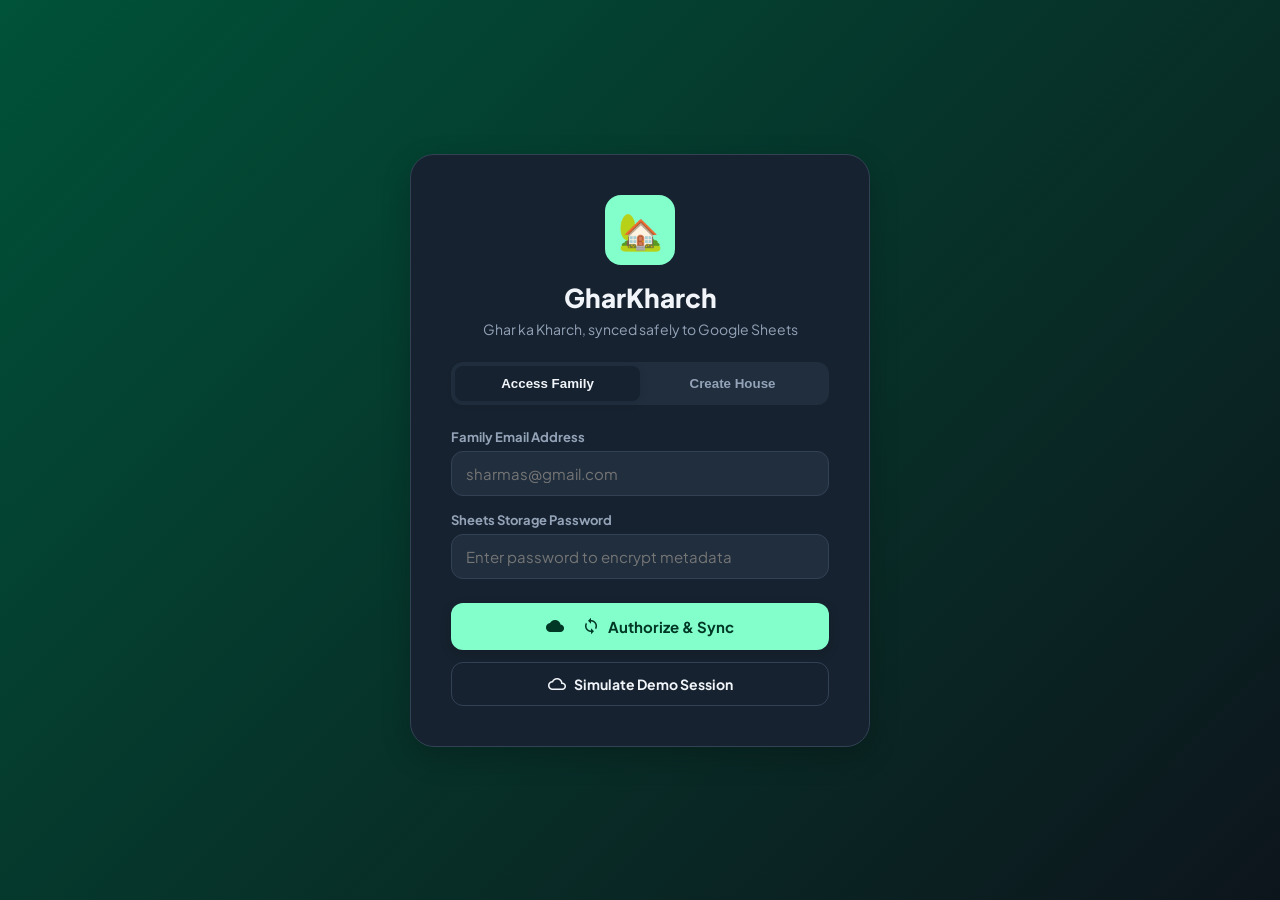
==== index.html @ d9c32980 "feat: initialize core application infrastructure - Set up `StateStore` for persistent local storage " ====
<!DOCTYPE html>
<html lang="en" data-theme="dark">
<head>
    <meta charset="UTF-8">
    <meta name="viewport" content="width=device-width, initial-scale=1.0">
    <title>GharKharch - Indian Household Expense Tracker & Google Sheets Backup Manager</title>
    
    <!-- Robust Search Engine Optimization (SEO) Meta Tags -->
    <meta name="description" content="Manage your household budget with GharKharch. Track category expenses daily, compare month-over-month spends in INR, and sync securely to Google Sheets backups.">
    <meta name="keywords" content="GharKharch, Expense Tracker, Indian Household Budget, Google Sheets Expense Tracker, Daily Spend Tracker, Home Accounts Manager, INR Budgeting App">
    <meta name="author" content="GharKharch Team">
    <link rel="canonical" href="https://zone59501.github.io/gharkharch/">
    <link rel="icon" type="image/png" href="https://img.icons8.com/emoji/96/home-emoji.png">

    <!-- Open Graph / Meta Protocol for Rich Snippets -->
    <meta property="og:type" content="website">
    <meta property="og:url" content="https://zone59501.github.io/gharkharch/">
    <meta property="og:title" content="GharKharch - Household Finance Tracker with Cloud Sheets Integration">
    <meta property="og:description" content="Elegant and modern offline-first Indian home spend database tracker. Log daily cash, card, and UPI transactions with instant visual analysis grids.">
    <meta property="og:image" content="https://images.unsplash.com/photo-1559526324-4b87b5e36e44?auto=format&fit=crop&q=80&w=1200&h=630">

    <!-- Twitter Cards Integration -->
    <meta name="twitter:card" content="summary_large_image">
    <meta name="twitter:title" content="GharKharch - Daily Household budgeting">
    <meta name="twitter:description" content="Offline-first INR budget with custom responsive Material 3 UI.">
    <meta name="twitter:image" content="https://images.unsplash.com/photo-1559526324-4b87b5e36e44?auto=format&fit=crop&q=80&w=1200&h=630">

    <!-- Structured JSON-LD Metadata (Schema.org Schema) -->
    <script type="application/ld+json">
    {
      "@context": "https://schema.org",
      "@type": "WebApplication",
      "name": "GharKharch",
      "description": "An offline-first household expense tracker tailored for Indian homes with category budgets, analytics, and automated Google Sheets sync.",
      "applicationCategory": "FinanceApplication",
      "operatingSystem": "All",
      "offers": {
        "@type": "Offer",
        "price": "0.00",
        "priceCurrency": "INR"
      },
      "featureList": [
        "Interactive Monthly Spends Dashboard",
        "Automated Google Sheets Cloud Sync",
        "Indian Commas Currency System Formatting",
        "Detailed Categorized Domestic Budgets",
        "UPI and Cash Payment Method Trackers"
      ]
    }
    </script>

    <!-- UI Materials and System Style Embeds -->
    <link href="https://fonts.googleapis.com/icon?family=Material+Icons" rel="stylesheet">
    <link rel="stylesheet" href="css/style.css">
</head>
<body>

    <!-- 1. AUTHENTICATION SHELL WRAPPER -->
    <div id="auth-screen-root" class="auth-container">
        <main class="auth-card" aria-label="Credential Portal">
            <div class="auth-logo-badge" aria-hidden="true">🏡</div>
            <h1 class="auth-title">GharKharch</h1>
            <p class="auth-subtitle">Ghar ka Kharch, synced safely to Google Sheets</p>

            <div class="auth-tab-switch" role="tablist">
                <button id="tab-login" class="auth-tab-btn active" role="tab" aria-selected="true">Access Family</button>
                <button id="tab-signup" class="auth-tab-btn" role="tab" aria-selected="false">Create House</button>
            </div>

            <form id="auth-form" novalidate>
                <div class="form-group" id="name-group" style="display: none;">
                    <label class="form-label" for="auth-name">Family Head/Name</label>
                    <input type="text" id="auth-name" class="input-field" placeholder="Sharma Household / Rajesh Kumar">
                </div>

                <div class="form-group">
                    <label class="form-label" for="auth-email">Family Email Address</label>
                    <input type="email" id="auth-email" class="input-field" placeholder="sharmas@gmail.com" required>
                </div>

                <div class="form-group">
                    <label class="form-label" for="auth-password">Sheets Storage Password</label>
                    <input type="password" id="auth-password" class="input-field" placeholder="Enter password to encrypt metadata" required>
                </div>

                <button type="submit" id="auth-submit-btn" class="btn-primary" style="margin-top:24px;">
                    <i class="material-icons" style="font-size:18px;">cloud_sync</i>
                    <span id="submit-btn-text">Authorize & Sync</span>
                </button>
            </form>

            <button id="auth-demo-btn" class="btn-outline">
                <i class="material-icons" style="font-size:18px;">cloud_queue</i>
                <span>Simulate Demo Session</span>
            </button>
        </main>
    </div>

    <!-- 2. FULL INTERNAL APP SHELL WRAPPER (HIDDEN UNTIL AUTHENTICATED) -->
    <div id="app-screen-root" class="app-container" style="display: none;">
        
        <!-- Sidebar Navigation (Desktop Device Sizes) -->
        <nav class="sidebar" aria-label="Primary Navigation">
            <div>
                <div class="brand-wrapper">
                    <span class="brand-logo" aria-hidden="true">🏡</span>
                    <span class="brand-title">GharKharch</span>
                </div>
                <ul class="nav-links">
                    <li><a href="#" class="nav-item active" data-target="dashboard-page"><i class="material-icons">dashboard</i>Dashboard</a></li>
                    <li><a href="#" class="nav-item" data-target="reports-page"><i class="material-icons">history</i>Family Logs</a></li>
                    <li><a href="#" class="nav-item" data-target="settings-page"><i class="material-icons">settings</i>Settings</a></li>
                </ul>
            </div>
            
            <div class="nav-footer">
                <div class="user-profile-badge">
                    <div id="user-avatar" class="user-avatar">?</div>
                    <div class="user-meta-info">
                        <span id="user-display-name" class="user-meta-name">Loading...</span>
                        <span id="user-display-email" class="user-meta-email">Loading...</span>
                    </div>
                </div>
            </div>
        </nav>

        <!-- Right Side Panel Host -->
        <div class="main-wrapper">
            <header class="top-header">
                <div class="header-meta">
                    <h2 id="top-title" style="font-size:18px; font-weight:800;">Household Dashboard</h2>
                </div>
                <div class="header-action-panel">
                    <span id="clock-timestamp" style="font-size:12px; font-weight:700; color:var(--on-surface-variant); background:var(--surface-variant); padding:6px 12px; border-radius: var(--radius-sm);">UTC CLOCK</span>
                    <button id="theme-toggle-btn" class="btn-icon" aria-label="Toggle visual theme">
                        <i class="material-icons">light_mode</i>
                    </button>
                </div>
            </header>

            <!-- A. DASHBOARD VIEW PAGE -->
            <main id="dashboard-page" class="page-view active" aria-label="Dashboard Overview">
                
                <!-- Quick onboarding banner if expenses lists are empty -->
                <section id="onboarding-card" class="onboard-dialog" style="display: none;" aria-label="Onboarding Banner">
                    <h3 class="onboard-title">Namaste! Welcome to GharKharch 🏡</h3>
                    <p class="onboard-desc">Ready to sync your monthly household budget? Prepopulate realistic domestic spends instantly or log your own expenses manually.</p>
                    <div class="onboard-actions">
                        <button id="onboard-demo-btn" class="btn-primary" style="width: auto; padding: 10px 20px;"><i class="material-icons">bolt</i>Load Preset Dataset</button>
                        <button id="onboard-add-btn" class="btn-outline" style="width: auto; margin-top:0;"><i class="material-icons">add</i>Add First Spend</button>
                    </div>
                </section>

                <!-- Metrics Counter Cards -->
                <section class="dashboard-grid" aria-label="Totals Counters">
                    <div class="metric-card today">
                        <div class="metric-header">
                            <span>TODAY SPENT</span>
                            <i class="material-icons" style="font-size:16px;">calendar_today</i>
                        </div>
                        <div id="metric-today-val" class="metric-value">₹0</div>
                    </div>
                    <div class="metric-card week">
                        <div class="metric-header">
                            <span>WEEKLY TOTAL</span>
                            <i class="material-icons" style="font-size:16px;">date_range</i>
                        </div>
                        <div id="metric-week-val" class="metric-value">₹0</div>
                    </div>
                    <div class="metric-card month">
                        <div class="metric-header" style="justify-content: space-between;">
                            <span>MONTH TOTAL</span>
                            <i class="material-icons" style="font-size:16px; color:var(--primary);">trending_up</i>
                        </div>
                        <div id="metric-month-val" class="metric-value">₹0</div>
                        <div id="metric-mom-indicator" class="indicator-row">
                            <!-- Populated Dynamically -->
                        </div>
                    </div>
                </section>

                <!-- Analytics Graphs Grid layout -->
                <section class="chart-container-row" aria-label="Spend Analytics Charts">
                    <div class="graph-card">
                        <h3 class="graph-title">Category Spends (This Month)</h3>
                        <div class="chart-donut-box">
                            <div class="donut-svg-col">
                                <svg width="150" height="150" viewBox="0 0 42 42" id="donut-chart-svg">
                                    <circle class="donut-hole" cx="21" cy="21" r="15.915" fill="transparent"></circle>
                                    <circle class="donut-ring" cx="21" cy="21" r="15.915" fill="transparent" stroke="var(--outline)" stroke-width="3"></circle>
                                    <!-- Dynamic segments appended in code -->
                                </svg>
                                <div class="donut-center-text">
                                    <span id="chart-total-outlay" class="donut-center-val">₹0</span>
                                    <span class="donut-center-lbl">Spent</span>
                                </div>
                            </div>
                            <div id="donut-legend" class="donut-legend-col">
                                <!-- Appended Dynamically -->
                            </div>
                        </div>
                    </div>

                    <div class="graph-card">
                        <h3 class="graph-title">Daily Trend (Last 7 Days)</h3>
                        <div id="bar-chart-bars" class="bar-chart-box">
                            <!-- Row of columns generated in JS -->
                        </div>
                    </div>
                </section>

                <section class="graph-card" aria-label="Spending Analysis">
                    <h3 class="graph-title">🔥 Major Expense Areas This Month</h3>
                    <div id="top-ranks-root" class="top-spending-ranks">
                        <!-- Dynamic ranks generated in JS -->
                    </div>
                </section>
            </main>

            <!-- B. REPORTS AND TRANSACTION LOGS -->
            <main id="reports-page" class="page-view" aria-label="Transaction Audit Records">
                <header style="margin-bottom:20px;">
                    <h2 style="font-size:22px; font-weight:800;">Household Ledger</h2>
                    <p style="font-size:13px; color:var(--on-surface-variant);">Filter, search, or review your transactions stored in safe sandboxed Room buffers.</p>
                </header>

                <section class="list-filters-toolbar" aria-label="Filters Panel">
                    <div class="search-icon-box">
                        <i class="material-icons">search</i>
                        <input type="text" id="filter-search" class="input-field" placeholder="Search notes or items...">
                    </div>
                    <select id="filter-category" class="input-field" aria-label="Filter expenses by Category">
                        <option value="">All Categories</option>
                        <!-- Filled in JS -->
                    </select>
                    <select id="filter-payment" class="input-field" aria-label="Filter expenses by Payment Method">
                        <option value="">All Payments</option>
                        <option value="UPI">UPI</option>
                        <option value="Cash">Cash</option>
                        <option value="Card">Card</option>
                        <option value="NetBanking">NetBanking</option>
                    </select>
                </section>

                <!-- Transactions table container -->
                <section class="table-scroller" aria-label="Expense Entries list">
                    <div id="expenses-scroller-root" class="expense-rows-container">
                        <!-- Populated inside app.js -->
                    </div>
                </section>
            </main>

            <!-- C. CONFIGURATION SETTINGS & LIVE CONSOLE TERMINAL -->
            <main id="settings-page" class="page-view" aria-label="Configuration System Settings">
                <div class="settings-grid">
                    
                    <div>
                        <!-- Google Sheets Core Module Setup -->
                        <section class="settings-group-card" aria-labelledby="sheets-config-title">
                            <h3 id="sheets-config-title" class="settings-title" style="margin-bottom:16px;">
                                <i class="material-icons" style="font-size:16px; vertical-align:middle; margin-right:4px;">cloud</i>Google Sheets Vault Backup
                            </h3>
                            
                            <div class="settings-meta-row">
                                <div class="settings-meta-label">Connected Family Member:</div>
                                <div id="settings-user-name" class="settings-meta-val">-</div>
                            </div>
                            <div class="settings-meta-row">
                                <div class="settings-meta-label">Family Registered Email:</div>
                                <div id="settings-user-email" class="settings-meta-val">-</div>
                            </div>
                            <div class="settings-meta-row" style="margin-bottom:24px;">
                                <div class="settings-meta-label">Active Backup Spreadsheet Registry ID:</div>
                                <div id="settings-spreadsheet-id" class="settings-meta-val" style="color:var(--primary); font-weight:700;">-</div>
                            </div>

                            <div class="settings-actions-panel">
                                <button id="sync-now-btn" class="btn-primary" style="flex:1;">
                                    <i class="material-icons">cloud_sync</i>Sync Now
                                </button>
                                <button id="logout-btn" class="btn-outline" style="flex:1; border-color:var(--tertiary); color:var(--tertiary); margin-top:0;">
                                    <i class="material-icons" style="color:var(--tertiary);">logout</i>Sign Out Profile
                                </button>
                            </div>
                        </section>

                        <!-- Custom OAuth configuration and database helper presets -->
                        <section class="settings-group-card" aria-label="Advanced settings">
                            <h3 class="settings-title" style="margin-bottom:16px;"><i class="material-icons" style="font-size:16px; vertical-align:middle; margin-right:4px;">vpn_key</i>Developers Token Options</h3>
                            <div class="form-group">
                                <label class="form-label" for="custom-oauth-token">Google Cloud Access Token</label>
                                <input type="password" id="custom-oauth-token" class="input-field" placeholder="Paste actual Google Bearer OAuth Access token">
                                <p style="font-size:11px; color:var(--on-surface-variant); margin-top:4px;">Leave empty to preserve our safe sandbox cloud emulator simulation sync which requires no Google APIs setup.</p>
                            </div>

                            <hr style="border:none; border-top:1px solid var(--outline); margin: 20px 0;">

                            <h4 style="font-size:14px; font-weight:700; margin-bottom:10px;">Preserve / Seed Backup Controls:</h4>
                            <div class="settings-actions-panel" style="margin-top:0;">
                                <button id="seed-data-btn" class="btn-outline" style="margin-top:0; border-color: var(--primary); color:var(--primary); flex:1;"><i class="material-icons" style="color:var(--primary);">library_add</i>Seed Preset Data</button>
                                <button id="wipe-data-btn" class="btn-outline" style="margin-top:0; border-color:var(--tertiary); color:var(--tertiary); flex:1;"><i class="material-icons" style="color:var(--tertiary);">delete_sweep</i>Wipe SQLite Memory</button>
                            </div>
                        </section>
                    </div>

                    <!-- Monospace live sheets log terminal console -->
                    <section class="terminal-block" aria-labelledby="terminal-head">
                        <div class="terminal-header">
                            <h3 id="terminal-head" class="terminal-title">Google Sheets Live Terminal</h3>
                            <div id="terminal-beacon" class="terminal-node-beac"></div>
                        </div>
                        <div id="terminal-scroller" class="terminal-scroller-box">
                            <!-- Appended dynamically in real time -->
                        </div>
                    </section>
                </div>
            </main>
        </div>

        <!-- Float FAB quick add button -->
        <button id="global-fab-btn" class="fab-quick-add" aria-label="Aesthetic Quick Add Transaction" title="Log Spending">
            <i class="material-icons">add</i>
        </button>

        <!-- Dynamic Mobile bottom navigation bar -->
        <nav class="navigator-mobile-bar" aria-label="Mobile Navigator Grid">
            <div class="navigator-mobile-row">
                <button class="navigator-mobile-btn active" data-target="dashboard-page" aria-label="Dashboard Layout"><i class="material-icons">dashboard</i>Dashboard</button>
                <button class="navigator-mobile-btn" data-target="reports-page" aria-label="Ledger list"><i class="material-icons">history</i>Logs</button>
                <button class="navigator-mobile-btn" data-target="settings-page" aria-label="System config settings"><i class="material-icons">settings</i>Settings</button>
            </div>
        </nav>
    </div>

    <!-- 3. DIALOG MODALS -->
    <!-- Log Spend modal dialog form -->
    <div id="spend-modal" class="modal-backdrop" role="dialog" aria-modal="true" aria-labelledby="spend-modal-title">
        <div class="modal-card">
            <header class="modal-header">
                <h3 id="spend-modal-title" class="modal-title">Log New Spending Transaction</h3>
                <button class="modal-close-btn" id="close-spend-modal" aria-label="Close dialog"><i class="material-icons">close</i></button>
            </header>
            <form id="spend-form">
                <input type="hidden" id="edit-id-field">
                
                <div class="form-group">
                    <label class="form-label" for="spend-amount">Amount (Indian Rupees ₹)</label>
                    <input type="number" id="spend-amount" class="input-field" placeholder="e.g. 1500" min="1" step="any" required>
                </div>

                <div class="form-group">
                    <label class="form-label" for="spend-category">Household Category</label>
                    <select id="spend-category" class="input-field" required>
                        <!-- Category Options filled in JS -->
                    </select>
                </div>

                <div class="form-group">
                    <label class="form-label" for="spend-date">Transaction Date</label>
                    <input type="date" id="spend-date" class="input-field" required>
                </div>

                <div class="form-group">
                    <label class="form-label" for="spend-payment">Payment Mode</label>
                    <select id="spend-payment" class="input-field">
                        <option value="UPI">UPI Payment</option>
                        <option value="Cash">Cash Handover</option>
                        <option value="Card">Credit/Debit Card</option>
                        <option value="NetBanking">NetBanking / IME</option>
                    </select>
                </div>

                <div class="form-group">
                    <label class="form-label" for="spend-note">Description Notes</label>
                    <input type="text" id="spend-note" class="input-field" placeholder="e.g. Reliance Smart weekly vegetables and dry pulses">
                </div>

                <div class="modal-footer">
                    <button type="button" class="btn-outline" id="cancel-spend-modal" style="width:auto; margin-top:0;">Cancel</button>
                    <button type="submit" class="btn-primary" style="width:auto;">Save Log</button>
                </div>
            </form>
        </div>
    </div>

    <!-- Loading Screen or error state overlay -->
    <div id="toast-notify-root" style="position:fixed; bottom:24px; left:50%; transform:translateX(-50%); background:#333; color:#fff; padding:10px 20px; border-radius:var(--radius-md); font-size:13px; font-weight:700; z-index:200; opacity:0; pointer-events:none; transition:var(--transition-smooth);">
        Welcome Toast
    </div>

    <!-- Scripts importing state and actions -->
    <script src="js/store.js"></script>
    <script src="js/sheets-sync.js"></script>
    <script src="js/app.js"></script>
</body>
</html>
---- css/style.css ----
/*
 * GharKharch - Modern Material 3 (M3) Adaptive CSS Framework
 * Supports responsive fluid layout, dynamic dark/light transitions, glass card surfaces,
 * bottom navigation for compact screen Class sizes, and active wide desktop sidebar widgets.
 */

@import url('https://fonts.googleapis.com/css2?family=Plus+Jakarta+Sans:wght@300;400;500;600;700;800&family=JetBrains+Mono:wght@400;700&display=swap');

:root {
    /* Color Scheme Light Preset */
    --primary-light: #00668b;
    --on-primary-light: #ffffff;
    --primary-container-light: #c4e7ff;
    --on-primary-container-light: #001e2c;
    --secondary-light: #4c6270;
    --secondary-container-light: #cfe6f7;
    --on-secondary-container-light: #0b1d26;
    --tertiary-light: #d32f2f;
    --background-light: #f8fafc;
    --surface-light: #ffffff;
    --surface-variant-light: #f1f5f9;
    --on-surface-light: #0f172a;
    --on-surface-variant-light: #475569;
    --outline-light: #cbd5e1;

    /* Color Scheme Dark Preset (Default) */
    --primary-dark: #83ffcc;
    --on-primary-dark: #003825;
    --primary-container-dark: #005238;
    --on-primary-container-dark: #a0ffd7;
    --secondary-dark: #9bd4ff;
    --secondary-container-dark: #1b2f42;
    --on-secondary-container-dark: #d2f0ff;
    --tertiary-dark: #ff8a80;
    --background-dark: #0d151c;
    --surface-dark: #16222f;
    --surface-variant-dark: #202e3e;
    --on-surface-dark: #f1f5f9;
    --on-surface-variant-dark: #94a3b8;
    --outline-dark: #334155;

    /* Active Dynamic CSS Variables (Switched by JS Theme Coordinator) */
    --primary: var(--primary-dark);
    --on-primary: var(--on-primary-dark);
    --primary-container: var(--primary-container-dark);
    --on-primary-container: var(--on-primary-container-dark);
    --secondary: var(--secondary-dark);
    --secondary-container: var(--secondary-container-dark);
    --on-secondary-container: var(--on-secondary-container-dark);
    --tertiary: var(--tertiary-dark);
    --background: var(--background-dark);
    --surface: var(--surface-dark);
    --surface-variant: var(--surface-variant-dark);
    --on-surface: var(--on-surface-dark);
    --on-surface-variant: var(--on-surface-variant-dark);
    --outline: var(--outline-dark);

    /* Elevations & Radii */
    --radius-xs: 4px;
    --radius-sm: 8px;
    --radius-md: 12px;
    --radius-lg: 16px;
    --radius-xl: 24px;
    --transition-smooth: all 0.3s cubic-bezier(0.4, 0, 0.2, 1);
    --font-sans: 'Plus Jakarta Sans', system-ui, -apple-system, sans-serif;
    --font-mono: 'JetBrains Mono', 'Courier New', monospace;
}

/* Light Theme overrides */
[data-theme="light"] {
    --primary: var(--primary-light);
    --on-primary: var(--on-primary-light);
    --primary-container: var(--primary-container-light);
    --on-primary-container: var(--on-primary-container-light);
    --secondary: var(--secondary-light);
    --secondary-container: var(--secondary-container-light);
    --on-secondary-container: var(--on-secondary-container-light);
    --tertiary: var(--tertiary-light);
    --background: var(--background-light);
    --surface: var(--surface-light);
    --surface-variant: var(--surface-variant-light);
    --on-surface: var(--on-surface-light);
    --on-surface-variant: var(--on-surface-variant-light);
    --outline: var(--outline-light);
}

* {
    margin: 0;
    padding: 0;
    box-sizing: border-box;
    -webkit-font-smoothing: antialiased;
}

body {
    font-family: var(--font-sans);
    background-color: var(--background);
    color: var(--on-surface);
    transition: var(--transition-smooth);
    min-height: 100vh;
    display: flex;
    overflow-x: hidden;
}

/* Layout Engine */
.app-container {
    display: flex;
    width: 100vw;
    min-height: 100vh;
}

/* Sidebar Navigation Drawer (Tablet & Desktop) */
.sidebar {
    width: 280px;
    background-color: var(--surface);
    border-right: 1px solid var(--outline);
    padding: 24px 16px;
    display: flex;
    flex-direction: column;
    justify-content: space-between;
    flex-shrink: 0;
    transition: var(--transition-smooth);
    z-index: 10;
}

.brand-wrapper {
    display: flex;
    align-items: center;
    gap: 12px;
    margin-bottom: 32px;
    padding-left: 8px;
}

.brand-logo {
    font-size: 28px;
}

.brand-title {
    font-size: 20px;
    font-weight: 800;
    color: var(--primary);
    letter-spacing: -0.5px;
}

.nav-links {
    list-style: none;
    display: flex;
    flex-direction: column;
    gap: 8px;
}

.nav-item {
    display: flex;
    align-items: center;
    gap: 16px;
    padding: 14px 16px;
    border-radius: var(--radius-lg);
    color: var(--on-surface-variant);
    font-weight: 600;
    text-decoration: none;
    cursor: pointer;
    transition: var(--transition-smooth);
    font-size: 15px;
}

.nav-item i {
    font-size: 22px;
}

.nav-item:hover {
    background-color: var(--surface-variant);
    color: var(--on-surface);
}

.nav-item.active {
    background-color: var(--primary-container);
    color: var(--on-primary-container);
}

.nav-footer {
    display: flex;
    flex-direction: column;
    gap: 12px;
    padding-top: 16px;
    border-top: 1px solid var(--outline);
}

.user-profile-badge {
    display: flex;
    align-items: center;
    gap: 12px;
    padding: 8px;
    border-radius: var(--radius-md);
    background-color: var(--surface-variant);
}

.user-avatar {
    width: 36px;
    height: 36px;
    border-radius: 50%;
    background-color: var(--primary);
    color: var(--on-primary);
    display: flex;
    align-items: center;
    justify-content: center;
    font-weight: bold;
    font-size: 14px;
}

.user-meta-info {
    display: flex;
    flex-direction: column;
    overflow: hidden;
}

.user-meta-name {
    font-weight: bold;
    font-size: 13px;
    white-space: nowrap;
    text-overflow: ellipsis;
    overflow: hidden;
}

.user-meta-email {
    font-size: 11px;
    color: var(--on-surface-variant);
    white-space: nowrap;
    text-overflow: ellipsis;
    overflow: hidden;
}

/* MAIN VIEW CONTENT AREA */
.main-wrapper {
    flex-grow: 1;
    display: flex;
    flex-direction: column;
    overflow-y: auto;
    overflow-x: hidden;
    height: 100vh;
    padding-bottom: 80px; /* Spacers for Mobile Float Tab bar */
}

/* Custom Header Bar */
.top-header {
    height: 70px;
    border-bottom: 1px solid var(--outline);
    display: flex;
    align-items: center;
    justify-content: space-between;
    padding: 0 32px;
    background-color: var(--surface);
    position: sticky;
    top: 0;
    z-index: 5;
}

.header-meta {
    font-weight: 500;
}

.header-action-panel {
    display: flex;
    align-items: center;
    gap: 16px;
}

.btn-icon {
    width: 40px;
    height: 40px;
    border-radius: 50%;
    border: none;
    background-color: var(--surface-variant);
    color: var(--on-surface);
    display: flex;
    align-items: center;
    justify-content: center;
    cursor: pointer;
    transition: var(--transition-smooth);
}

.btn-icon:hover {
    background-color: var(--outline);
    transform: scale(1.05);
}

/* Page host layout containers */
.page-view {
    padding: 32px;
    max-width: 1100px;
    margin: 0 auto;
    width: 100%;
    display: none;
}

.page-view.active {
    display: block;
    animation: fadeIn 0.35s ease-out;
}

@keyframes fadeIn {
    from { opacity: 0; transform: translateY(10px); }
    to { opacity: 1; transform: translateY(0); }
}

/* AUTHENTICATION ROUTING SCREEN */
.auth-container {
    width: 100%;
    min-height: 100vh;
    display: flex;
    align-items: center;
    justify-content: center;
    background: linear-gradient(135deg, var(--primary-container) 0%, var(--background) 100%);
    padding: 20px;
}

.auth-card {
    background-color: var(--surface);
    border-radius: var(--radius-xl);
    border: 1px solid var(--outline);
    padding: 40px;
    width: 100%;
    max-width: 460px;
    box-shadow: 0 10px 30px rgba(0, 0, 0, 0.2);
    text-align: center;
}

.auth-logo-badge {
    width: 70px;
    height: 70px;
    background-color: var(--primary);
    color: var(--on-primary);
    border-radius: var(--radius-lg);
    display: flex;
    align-items: center;
    justify-content: center;
    font-size: 36px;
    margin: 0 auto 16px auto;
}

.auth-title {
    font-size: 26px;
    font-weight: 800;
    color: var(--on-surface);
    margin-bottom: 6px;
}

.auth-subtitle {
    margin-bottom: 24px;
    font-size: 14px;
    color: var(--on-surface-variant);
}

.auth-tab-switch {
    display: flex;
    background-color: var(--surface-variant);
    padding: 4px;
    border-radius: var(--radius-md);
    margin-bottom: 24px;
}

.auth-tab-btn {
    flex: 1;
    border: none;
    background: transparent;
    color: var(--on-surface-variant);
    font-weight: 700;
    padding: 10px 14px;
    border-radius: var(--radius-sm);
    cursor: pointer;
    transition: var(--transition-smooth);
}

.auth-tab-btn.active {
    background-color: var(--surface);
    color: var(--on-surface);
    box-shadow: 0 2px 8px rgba(0,0,0,0.1);
}

.form-group {
    margin-bottom: 16px;
    text-align: left;
}

.form-label {
    display: block;
    font-size: 13px;
    font-weight: 700;
    margin-bottom: 6px;
    color: var(--on-surface-variant);
}

.input-field {
    width: 100%;
    padding: 12px 14px;
    border: 1.5px solid var(--outline);
    border-radius: var(--radius-md);
    font-family: var(--font-sans);
    font-size: 15px;
    background-color: var(--surface-variant);
    color: var(--on-surface);
    outline: none;
    transition: var(--transition-smooth);
}

.input-field:focus {
    border-color: var(--primary);
    box-shadow: 0 0 0 3px rgba(131, 255, 204, 0.25);
    background-color: var(--surface);
}

.btn-primary {
    width: 100%;
    padding: 14px;
    border: none;
    background-color: var(--primary);
    color: var(--on-primary);
    border-radius: var(--radius-md);
    font-family: var(--font-sans);
    font-weight: 700;
    font-size: 15px;
    cursor: pointer;
    transition: var(--transition-smooth);
    display: flex;
    align-items: center;
    justify-content: center;
    gap: 8px;
    box-shadow: 0 4px 12px rgba(0, 0, 0, 0.15);
}

.btn-primary:hover {
    opacity: 0.95;
    transform: translateY(-1px);
}

.btn-primary:active {
    transform: translateY(1px);
}

.btn-primary:disabled {
    background-color: var(--outline);
    color: var(--on-surface-variant);
    cursor: not-allowed;
    box-shadow: none;
}

.btn-outline {
    width: 100%;
    padding: 12px;
    border: 1.5px solid var(--outline);
    background-color: transparent;
    color: var(--on-surface);
    border-radius: var(--radius-md);
    font-family: var(--font-sans);
    font-weight: 700;
    font-size: 14px;
    cursor: pointer;
    transition: var(--transition-smooth);
    display: flex;
    align-items: center;
    justify-content: center;
    gap: 8px;
    margin-top: 12px;
}

.btn-outline:hover {
    background-color: var(--surface-variant);
    border-color: var(--on-surface-variant);
}

/* DASHBOARD PAGE WIDGETS */
.dashboard-grid {
    display: grid;
    grid-template-columns: repeat(3, 1fr);
    gap: 16px;
    margin-bottom: 24px;
}

.metric-card {
    background-color: var(--surface);
    border-radius: var(--radius-lg);
    border: 1px solid var(--outline);
    padding: 16px;
    display: flex;
    flex-direction: column;
    justify-content: space-between;
    height: 120px;
    box-shadow: 0 2px 4px rgba(0,0,0,0.05);
}

.metric-header {
    display: flex;
    justify-content: space-between;
    align-items: center;
    color: var(--on-surface-variant);
    font-size: 13px;
    font-weight: 700;
}

.metric-value {
    font-size: 24px;
    font-weight: 800;
    letter-spacing: -0.5px;
}

.metric-card.today .metric-value { color: var(--primary); }
.metric-card.week .metric-value { color: var(--secondary); }
.metric-card.month .metric-value { color: var(--on-surface); }

.indicator-row {
    display: flex;
    align-items: center;
    gap: 4px;
    font-size: 11px;
    font-weight: 700;
    margin-top: 2px;
}

.indicator-row.up { color: var(--tertiary); }
.indicator-row.down { color: #4CAF50; }

.onboard-dialog {
    background-color: var(--primary-container);
    color: var(--on-primary-container);
    border-radius: var(--radius-lg);
    padding: 24px;
    text-align: center;
    margin-bottom: 24px;
    border: 1px dashed var(--primary);
}

.onboard-title {
    font-size: 18px;
    font-weight: 800;
    margin-bottom: 8px;
}

.onboard-desc {
    font-size: 14px;
    margin-bottom: 16px;
    line-height: 1.5;
}

.onboard-actions {
    display: flex;
    justify-content: center;
    gap: 12px;
}

/* Charts & Graphs block */
.chart-container-row {
    display: grid;
    grid-template-columns: 1.2fr 1fr;
    gap: 24px;
    margin-bottom: 24px;
}

.graph-card {
    background-color: var(--surface);
    border: 1px solid var(--outline);
    border-radius: var(--radius-lg);
    padding: 20px;
}

.graph-title {
    font-size: 16px;
    font-weight: 800;
    margin-bottom: 16px;
    color: var(--on-surface);
}

/* SVG Custom Charts styling */
.chart-donut-box {
    display: flex;
    align-items: center;
    justify-content: space-around;
    min-height: 200px;
    gap: 16px;
}

.donut-svg-col {
    position: relative;
    width: 150px;
    height: 150px;
    display: flex;
    align-items: center;
    justify-content: center;
}

.donut-center-text {
    position: absolute;
    display: flex;
    flex-direction: column;
    align-items: center;
    text-align: center;
}

.donut-center-val {
    font-size: 16px;
    font-weight: 800;
}

.donut-center-lbl {
    font-size: 9px;
    color: var(--on-surface-variant);
    text-transform: uppercase;
    font-weight: 700;
}

.donut-legend-col {
    display: flex;
    flex-direction: column;
    gap: 6px;
    max-height: 200px;
    overflow-y: auto;
    padding-right: 4px;
    width: 160px;
}

.legend-item {
    display: flex;
    align-items: center;
    justify-content: space-between;
    font-size: 11px;
    font-weight: 600;
}

.legend-color-dot {
    width: 10px;
    height: 10px;
    border-radius: 50%;
    margin-right: 6px;
    flex-shrink: 0;
}

/* Custom SVG bar charts */
.bar-chart-box {
    display: flex;
    align-items: flex-end;
    justify-content: space-between;
    height: 180px;
    padding-top: 10px;
}

.bar-column {
    display: flex;
    flex-direction: column;
    align-items: center;
    flex: 1;
    gap: 6px;
}

.bar-pillar {
    width: 24px;
    background-color: var(--primary);
    border-radius: var(--radius-xs) var(--radius-xs) 0 0;
    transition: var(--transition-smooth);
    min-height: 4px;
    position: relative;
}

.bar-pillar:hover {
    opacity: 0.8;
}

.bar-tooltip {
    display: none;
    position: absolute;
    bottom: 100%;
    left: 50%;
    transform: translateX(-50%);
    background-color: #000;
    color: #fff;
    padding: 4px 6px;
    border-radius: var(--radius-xs);
    font-size: 9px;
    white-space: nowrap;
    font-family: var(--font-mono);
}

.bar-pillar:hover .bar-tooltip {
    display: block;
}

.bar-label {
    font-size: 11px;
    color: var(--on-surface-variant);
    font-weight: 700;
}

/* Category Top Spent Card layout */
.top-spending-ranks {
    margin-top: 12px;
}

.top-rank-item {
    display: flex;
    align-items: center;
    justify-content: space-between;
    padding: 10px 0;
    border-bottom: 1.5px solid var(--surface-variant);
}

.top-rank-item:last-child {
    border-bottom: none;
}

.rank-left-cluster {
    display: flex;
    align-items: center;
    gap: 12px;
}

.rank-item-icon-box {
    width: 36px;
    height: 36px;
    border-radius: var(--radius-sm);
    display: flex;
    align-items: center;
    justify-content: center;
}

.rank-item-title {
    font-weight: 700;
    font-size: 14px;
}

.rank-item-value {
    font-weight: 850;
    font-size: 14px;
}

/* HISTORY / REPORTS LIST LAYOUTS */
.list-filters-toolbar {
    display: grid;
    grid-template-columns: 1.5fr 1fr 1fr;
    gap: 12px;
    margin-bottom: 20px;
}

.search-icon-box {
    position: relative;
    display: flex;
    align-items: center;
}

.search-icon-box i {
    position: absolute;
    left: 12px;
    color: var(--on-surface-variant);
}

.search-icon-box .input-field {
    padding-left: 36px;
}

.table-scroller {
    width: 100%;
    border-radius: var(--radius-lg);
    border: 1px solid var(--outline);
    background-color: var(--surface);
    overflow: hidden;
}

.expense-rows-container {
    display: flex;
    flex-direction: column;
}

.expense-row-item {
    display: grid;
    grid-template-columns: 0.6fr 1.6fr 1.2fr 1fr 0.6fr;
    align-items: center;
    padding: 14px 20px;
    border-bottom: 1px solid var(--outline);
    transition: var(--transition-smooth);
}

.expense-row-item:last-child {
    border-bottom: none;
}

.expense-row-item:hover {
    background-color: var(--surface-variant);
}

.row-icon-span {
    width: 36px;
    height: 36px;
    border-radius: 50%;
    display: flex;
    align-items: center;
    justify-content: center;
}

.row-primary-txt {
    font-weight: 700;
    font-size: 14px;
}

.row-secondary-txt {
    font-size: 11px;
    color: var(--on-surface-variant);
}

.row-value {
    font-weight: 800;
    color: var(--tertiary);
    text-align: right;
    font-size: 15px;
}

.row-actions {
    display: flex;
    justify-content: flex-end;
    gap: 8px;
}

.btn-row-action {
    background: transparent;
    border: none;
    cursor: pointer;
    color: var(--on-surface-variant);
    padding: 4px;
    border-radius: 4px;
    transition: var(--transition-smooth);
}

.btn-row-action:hover {
    background-color: var(--surface-variant);
    color: var(--on-surface);
}

.no-records {
    padding: 48px;
    text-align: center;
    color: var(--on-surface-variant);
}

.no-records i {
    font-size: 48px;
    margin-bottom: 12px;
}

/* SETTINGS OPTIONS & LOG CONSOLE GRID */
.settings-grid {
    display: grid;
    grid-template-columns: 1.2fr 1fr;
    gap: 24px;
    margin-bottom: 24px;
}

.settings-group-card {
    background-color: var(--surface);
    border: 1px solid var(--outline);
    border-radius: var(--radius-lg);
    padding: 24px;
    margin-bottom: 24px;
}

.settings-header {
    display: flex;
    align-items: center;
    justify-content: space-between;
    margin-bottom: 16px;
}

.settings-title {
    font-size: 16px;
    font-weight: 800;
    color: var(--primary);
}

.settings-meta-row {
    font-size: 13px;
    margin-bottom: 14px;
}

.settings-meta-label {
    font-weight: 700;
    color: var(--on-surface);
    margin-bottom: 4px;
}

.settings-meta-val {
    color: var(--on-surface-variant);
    font-family: var(--font-mono);
    word-break: break-all;
}

.settings-actions-panel {
    display: flex;
    gap: 12px;
    margin-top: 16px;
}

/* MONOSPACED COMPOSE STYLE TERMINAL VIEW */
.terminal-block {
    background-color: #111;
    border: 1px solid #333;
    border-radius: var(--radius-lg);
    padding: 16px;
    color: #fff;
    font-family: var(--font-mono);
}

.terminal-header {
    display: flex;
    align-items: center;
    justify-content: space-between;
    margin-bottom: 12px;
}

.terminal-title {
    font-size: 13px;
    font-weight: 700;
    color: #4CAF50;
    letter-spacing: 0.5px;
}

.terminal-node-beac {
    width: 10px;
    height: 10px;
    border-radius: 50%;
    background-color: #888;
}

.terminal-node-beac.Syncing { background-color: #FFC107; animation: blink 1s infinite; }
.terminal-node-beac.Success { background-color: #4CAF50; }
.terminal-node-beac.Error { background-color: #F44336; }

@keyframes blink {
    0% { opacity: 0.3; }
    50% { opacity: 1; }
    100% { opacity: 0.3; }
}

.terminal-scroller-box {
    background-color: #050505;
    border-radius: var(--radius-sm);
    height: 180px;
    overflow-y: auto;
    padding: 12px;
    display: flex;
    flex-direction: column;
    gap: 6px;
}

.terminal-line {
    font-size: 11px;
    line-height: 1.4;
    word-break: break-all;
    white-space: pre-wrap;
}

.terminal-line.success-txt { color: #4CAF50; }
.terminal-line.error-txt { color: #f44336; }
.terminal-line.warn-txt { color: #ffb74d; }

/* MODAL CONTROL DIALOGS */
.modal-backdrop {
    position: fixed;
    top: 0;
    left: 0;
    right: 0;
    bottom: 0;
    background-color: rgba(0, 0, 0, 0.6);
    backdrop-filter: blur(4px);
    display: none;
    align-items: center;
    justify-content: center;
    z-index: 100;
    padding: 16px;
}

.modal-backdrop.active {
    display: flex;
}

.modal-card {
    background-color: var(--surface);
    border-radius: var(--radius-xl);
    border: 1px solid var(--outline);
    width: 100%;
    max-width: 500px;
    padding: 28px;
    box-shadow: 0 10px 30px rgba(0,0,0,0.3);
    animation: modalPop 0.3s cubic-bezier(0.34, 1.56, 0.64, 1);
}

@keyframes modalPop {
    from { transform: scale(0.9); opacity: 0; }
    to { transform: scale(1); opacity: 1; }
}

.modal-header {
    display: flex;
    justify-content: space-between;
    align-items: center;
    margin-bottom: 20px;
}

.modal-title {
    font-size: 18px;
    font-weight: 800;
}

.modal-close-btn {
    background: transparent;
    border: none;
    cursor: pointer;
    color: var(--on-surface-variant);
    display: flex;
}

.modal-footer {
    display: flex;
    justify-content: flex-end;
    gap: 12px;
    margin-top: 24px;
}

/* Floating Action Button for Quick Spends */
.fab-quick-add {
    position: fixed;
    right: 32px;
    bottom: 32px;
    background-color: var(--primary);
    color: var(--on-primary);
    width: 56px;
    height: 56px;
    border-radius: var(--radius-lg);
    box-shadow: 0 4px 14px rgba(0,0,0,0.25);
    border: none;
    cursor: pointer;
    display: flex;
    align-items: center;
    justify-content: center;
    z-index: 9;
    transition: var(--transition-smooth);
}

.fab-quick-add:hover {
    transform: scale(1.08) rotate(90deg);
}

/* Tab indicator for responsive bottom navigation limits */
.navigator-mobile-bar {
    display: none;
    position: fixed;
    bottom: 0;
    left: 0;
    right: 0;
    background-color: var(--surface);
    border-top: 1px solid var(--outline);
    height: 64px;
    z-index: 10;
}

.navigator-mobile-row {
    display: flex;
    justify-content: space-around;
    align-items: center;
    height: 100%;
}

.navigator-mobile-btn {
    display: flex;
    flex-direction: column;
    align-items: center;
    gap: 4px;
    background: transparent;
    border: none;
    color: var(--on-surface-variant);
    font-family: var(--font-sans);
    font-size: 10px;
    font-weight: 700;
    cursor: pointer;
    transition: var(--transition-smooth);
    flex: 1;
}

.navigator-mobile-btn i {
    font-size: 20px;
}

.navigator-mobile-btn.active {
    color: var(--primary);
}

/* RESPONSIVE DESIGN - CLASS BREAKPOINTS */
@media (max-width: 900px) {
    .sidebar {
        display: none;
    }

    .navigator-mobile-bar {
        display: block;
    }

    .main-wrapper {
        padding-bottom: 84px;
    }

    .dashboard-grid {
        grid-template-columns: 1fr;
    }

    .chart-container-row {
        grid-template-columns: 1fr;
    }

    .settings-grid {
        grid-template-columns: 1fr;
    }

    .page-view {
        padding: 20px;
    }

    .top-header {
        padding: 0 20px;
    }
}

@media (max-width: 600px) {
    .list-filters-toolbar {
        grid-template-columns: 1fr;
    }

    .expense-row-item {
        grid-template-columns: 0.6fr 1.8fr 1.2fr;
    }

    .expense-row-item .row-payment-cell,
    .expense-row-item .row-actions {
        display: none;
    }

    .metric-value {
        font-size: 22px;
    }

    .auth-card {
        padding: 24px;
    }
}
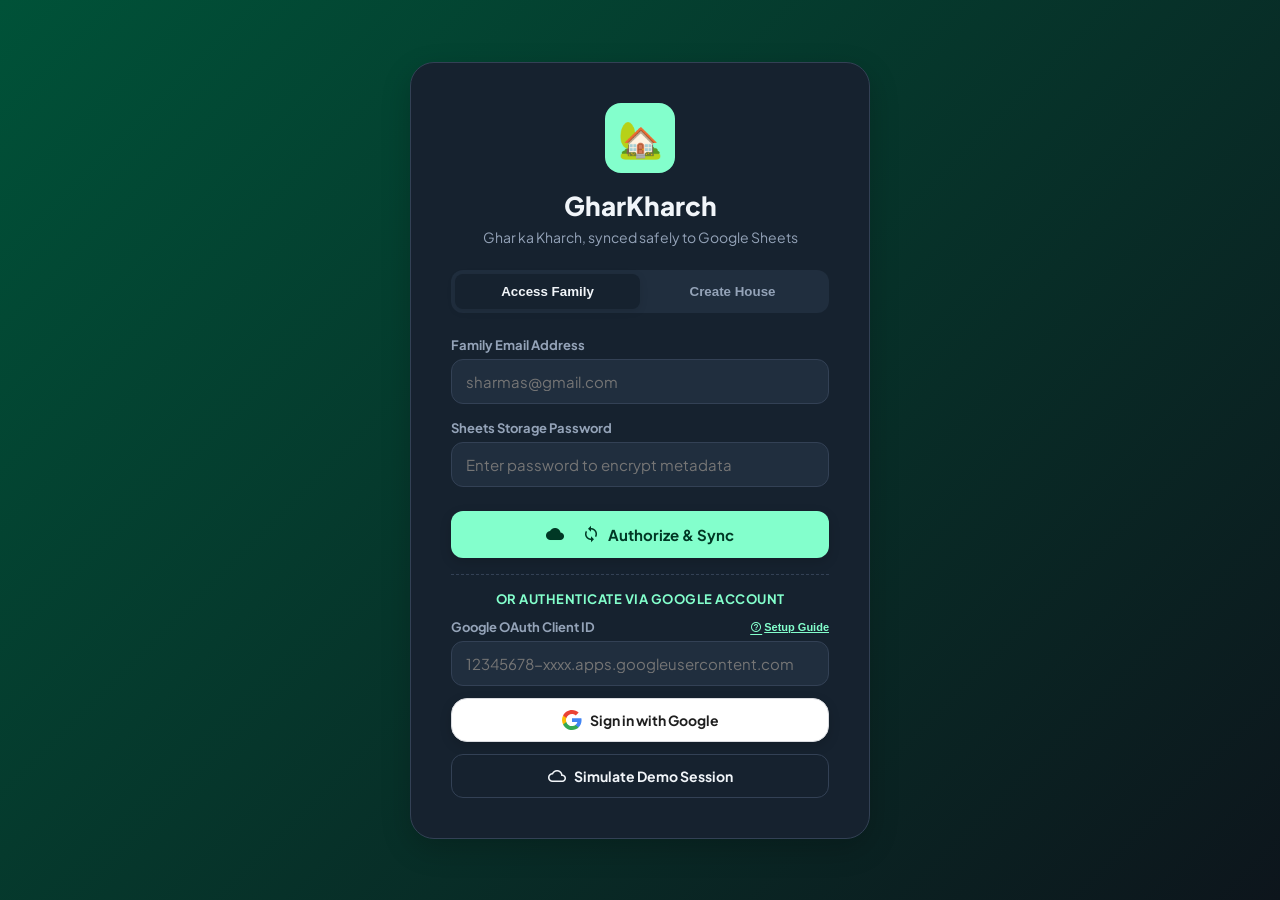
==== commit 285d6cfb: "feat: add Google OAuth integration Implement Google Identity Services for user authentication, inclu" ====
--- a/index.html
+++ b/index.html
@@ -11,6 +11,7 @@
     <meta name="author" content="GharKharch Team">
     <link rel="canonical" href="https://zone59501.github.io/gharkharch/">
     <link rel="icon" type="image/png" href="https://img.icons8.com/emoji/96/home-emoji.png">
+    <script src="https://accounts.google.com/gsi/client" async defer></script>
 
     <!-- Open Graph / Meta Protocol for Rich Snippets -->
     <meta property="og:type" content="website">
@@ -89,7 +90,43 @@
                 </button>
             </form>
 
-            <button id="auth-demo-btn" class="btn-outline">
+            <!-- Google OAuth Sign-In Panel -->
+            <div class="google-auth-section" style="margin-top: 16px; border-top: 1px dashed var(--outline); padding-top: 16px; width: 100%;">
+                <p class="auth-subtitle" style="margin-bottom: 12px; font-weight: 700; font-size: 13px; text-transform: uppercase; letter-spacing: 0.5px; color: var(--primary);">
+                    Or Authenticate via Google Account
+                </p>
+                
+                <div class="form-group" style="margin-bottom: 12px;">
+                    <div style="display:flex; justify-content:space-between; align-items:center; margin-bottom: 6px;">
+                        <label class="form-label" for="google-client-input" style="margin-bottom:0;">Google OAuth Client ID</label>
+                        <button type="button" id="toggle-client-info" style="background:none; border:none; color:var(--primary); font-size:11px; font-weight:700; cursor:pointer; text-decoration:underline; display:inline-flex; align-items:center; gap:2px;">
+                            <i class="material-icons" style="font-size:12px;">help_outline</i> Setup Guide
+                        </button>
+                    </div>
+                    <input type="text" id="google-client-input" class="input-field" placeholder="12345678-xxxx.apps.googleusercontent.com">
+                    
+                    <div id="client-info-box" style="display:none; background: var(--surface-variant); padding: 12px; border-radius: var(--radius-md); margin-top: 8px; border: 1px solid var(--outline); font-size: 11px; line-height: 1.5; color: var(--on-surface-variant);">
+                        <strong>3 Simple Steps to Create your Client ID:</strong>
+                        <ol style="margin-top: 6px; padding-left: 14px;">
+                            <li>Visit <a href="https://console.cloud.google.com/" target="_blank" style="color:var(--primary); font-weight:700; text-decoration: underline;">Google Cloud Console</a>.</li>
+                            <li>Enable <strong>Google Sheets API</strong> &amp; <strong>Google Drive API</strong> inside your API Library.</li>
+                            <li>Go to credentials, click <strong>Create Credentials &gt; OAuth client ID</strong> (Web application) and add <code style="font-family: var(--font-mono); background: rgba(255,255,255,0.08); padding: 2px 4px; border-radius: 4px;" id="current-origin-placeholder">http://localhost</code> to <strong>Authorized JavaScript origins</strong>.</li>
+                        </ol>
+                    </div>
+                </div>
+
+                <button type="button" id="google-signin-btn" class="btn-primary" style="background-color: #ffffff; color: #1f1f1f; display: flex; align-items: center; justify-content: center; gap: 8px; margin-top: 8px; border: 1px solid #dadce0; width: 100%; height:44px; border-radius:var(--radius-lg); cursor:pointer;">
+                    <svg width="20" height="20" viewBox="0 0 18 18" style="flex-shrink:0;">
+                        <path fill="#4285F4" d="M17.6 9.2c0-.6-.05-1.2-.15-1.8H9v3.4h4.8c-.2 1.1-.8 2-1.8 2.6v2.2h2.9c1.7-1.6 2.7-3.9 2.7-6.4z"/>
+                        <path fill="#34A853" d="M9 18c2.4 0 4.5-.8 6-2.2l-2.9-2.2c-.8.5-1.8.9-3.1.9-2.4 0-4.4-1.6-5.1-3.8H1v2.3C2.5 16 5.5 18 9 18z"/>
+                        <path fill="#FBBC05" d="M3.9 10.7c-.2-.5-.3-1.1-.3-1.7s.1-1.2.3-1.7V5H1C.4 6.2 0 7.6 0 9s.4 2.8 1 4l2.9-2.3z"/>
+                        <path fill="#EA4335" d="M9 3.6c1.3 0 2.5.5 3.4 1.3l2.6-2.6C13.4 1 11.4 0 9 0 5.5 0 2.5 2 1 5l2.9 2.3c.7-2.2 2.7-3.7 5.1-3.7z"/>
+                    </svg>
+                    <span style="font-family: inherit; font-size: 14px; font-weight: 700; color:#1f1f1f;">Sign in with Google</span>
+                </button>
+            </div>
+
+            <button id="auth-demo-btn" class="btn-outline" style="margin-top: 12px; width: 100%;">
                 <i class="material-icons" style="font-size:18px;">cloud_queue</i>
                 <span>Simulate Demo Session</span>
             </button>
@@ -298,7 +335,7 @@
                             <h4 style="font-size:14px; font-weight:700; margin-bottom:10px;">Preserve / Seed Backup Controls:</h4>
                             <div class="settings-actions-panel" style="margin-top:0;">
                                 <button id="seed-data-btn" class="btn-outline" style="margin-top:0; border-color: var(--primary); color:var(--primary); flex:1;"><i class="material-icons" style="color:var(--primary);">library_add</i>Seed Preset Data</button>
-                                <button id="wipe-data-btn" class="btn-outline" style="margin-top:0; border-color:var(--tertiary); color:var(--tertiary); flex:1;"><i class="material-icons" style="color:var(--tertiary);">delete_sweep</i>Wipe SQLite Memory</button>
+                                <button id="wipe-data-btn" class="btn-outline" style="margin-top:0; border-color:var(--tertiary); color:var(--tertiary); flex:1;"><i class="material-icons" style="color:var(--tertiary);">delete_sweep</i>Wipe & Clear All Spends</button>
                             </div>
                         </section>
                     </div>
